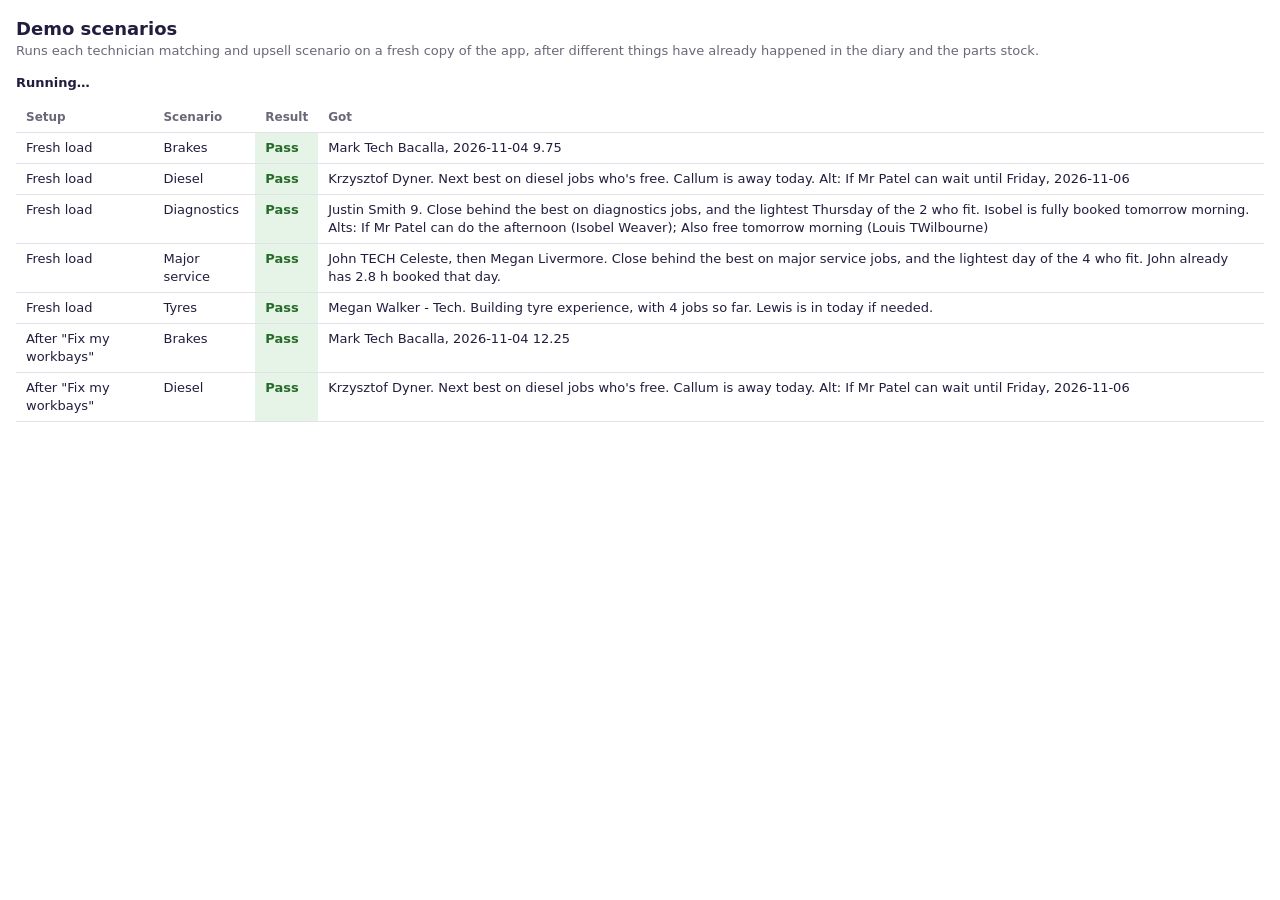
==== tests/scenarios.html @ 4c566c7a "Offer extras on the booking call, checked against parts stock After the booking form, the copilot lo" ====
<!doctype html>
<html lang="en-GB">
<head>
<meta charset="utf-8">
<meta name="viewport" content="width=device-width, initial-scale=1">
<title>Demo scenarios</title>
<style>
  :root { --ink: #231c3e; --muted: #6a6878; --line: #e2e1e8; --ok: #256b2a; --ok-bg: #e6f3e7; --bad: #a8231b; --bad-bg: #fdecea; }
  body { margin: 0; padding: 20px 16px; font: 13px/18px system-ui, sans-serif; color: var(--ink); background: #fff; }
  h1 { margin: 0 0 4px; font-size: 18px; }
  p { margin: 0 0 14px; color: var(--muted); }
  .tw { overflow-x: auto; }
  table { border-collapse: collapse; min-width: 640px; }
  th, td { padding: 6px 10px; text-align: left; vertical-align: top; border-bottom: 1px solid var(--line); }
  th { font-size: 12px; color: var(--muted); font-weight: 600; }
  .pass { color: var(--ok); background: var(--ok-bg); font-weight: 600; }
  .fail { color: var(--bad); background: var(--bad-bg); font-weight: 600; }
  #sum { font-weight: 700; margin-bottom: 10px; }
  iframe { display: none; }
</style>
<script src="../js/aftersales-data.js"></script>
<script src="../js/workshop-planner.js"></script>
<script src="../js/optimiser.js"></script>
<script src="../js/matching.js"></script>
<script src="../js/parts.js"></script>
<script src="../js/vehicles.js"></script>
<script src="../js/upsell.js"></script>
</head>
<body>
<h1>Demo scenarios</h1>
<p>Runs each technician matching and upsell scenario on a fresh copy of the app, after different things have already happened in the diary and the parts stock.</p>
<div id="sum">Running…</div>
<div class="tw"><table><thead><tr><th>Setup</th><th>Scenario</th><th>Result</th><th>Got</th></tr></thead><tbody id="rows"></tbody></table></div>
<script>
'use strict';
const TODAY = '2026-11-04';
const THURSDAY = '2026-11-05';
const FRIDAY = '2026-11-06';
const EQUALS = ['Ana Ceban', 'Hugin Technician', 'John TECH Celeste', 'Megan Livermore'];

/** A fresh app in a hidden frame, so every run starts from the page-load diary. */
function fresh() {
  return new Promise((resolve) => {
    const f = document.createElement('iframe');
    f.src = location.pathname + '?frame=' + Math.random();
    f.onload = () => resolve(f);
    document.body.appendChild(f);
  });
}

let seq = 0;
function book(w, option, type) {
  const change = { kind: 'appointment', id: `t${++seq}`, res: option.tech, bay: option.bay, from: [option.date, option.from], to: [option.date, option.to], hrs: option.to - option.from, l1: 'TEST', l2: type };
  w.Workshop.apply({ changes: [change] });
}
const ask = (w, type, date, window) => w.Matching.suggest({ type, date, window, customer: 'Mr Patel' }, w.Workshop.snapshot());
const bookAsap = (w, type) => { const r = ask(w, type, TODAY, 'asap'); if (r.main) book(w, r.main, type); };

const SCENARIOS = {
  Brakes(w) {
    const r = ask(w, 'Brakes', TODAY, 'asap');
    return { ok: r.main && r.main.tech === 'Mark Tech Bacalla' && r.main.date === TODAY, got: r.main && `${r.main.tech}, ${r.main.date} ${r.main.from}` };
  },
  Diesel(w) {
    const r = ask(w, 'Diesel', TODAY, 'asap');
    const callum = r.alts.find((a) => a.tech === 'Callum Tech Birch');
    return { ok: r.main && r.main.tech === 'Krzysztof Dyner' && /Callum is away/.test(r.main.reason) && callum && callum.date === FRIDAY, got: r.main && `${r.main.tech}. ${r.main.reason} Alt: ${callum ? `${callum.label}, ${callum.date}` : 'none'}` };
  },
  Diagnostics(w) {
    const r = ask(w, 'Diagnostics', THURSDAY, 'morning');
    const isobel = r.alts.find((a) => a.tech === 'Isobel Weaver');
    const louis = r.alts.find((a) => a.tech === 'Louis TWilbourne');
    return { ok: r.main && r.main.tech === 'Justin Smith' && r.main.date === THURSDAY && isobel && /afternoon/.test(isobel.label) && !!louis, got: r.main && `${r.main.tech} ${r.main.from}. ${r.main.reason} Alts: ${r.alts.map((a) => `${a.label} (${a.tech})`).join('; ')}` };
  },
  'Major service'(w) {
    const a = ask(w, 'Major service', TODAY, 'asap');
    if (a.main) book(w, a.main, 'Major service');
    const b = ask(w, 'Major service', TODAY, 'asap');
    const ok = a.main && b.main && EQUALS.includes(a.main.tech) && EQUALS.includes(b.main.tech) && a.main.tech !== b.main.tech;
    return { ok, got: `${a.main && a.main.tech}, then ${b.main && b.main.tech}. ${b.main && b.main.reason}` };
  },
  Tyres(w) {
    const r = ask(w, 'Tyres', TODAY, 'asap');
    return { ok: r.main && r.main.tech === 'Megan Walker - Tech' && r.main.limited && /Lewis/.test(r.main.reason), got: r.main && `${r.main.tech}. ${r.main.reason}` };
  },
};

const SETUPS = {
  'Fresh load': () => {},
  'After "Fix my workbays"': (w) => w.Workshop.apply(w.Optimiser.create('all')),
  'After the other four': (w, name) => Object.keys(SCENARIOS).filter((n) => n !== name).forEach((n) => (n === 'Diagnostics' ? (() => { const r = ask(w, n, THURSDAY, 'morning'); if (r.main) book(w, r.main, n); })() : bookAsap(w, n))),
  'After a booking and undo': (w, name) => { bookAsap(w, name); w.Workshop.undo(); },
  'Fix, then the other four': (w, name) => { SETUPS['After "Fix my workbays"'](w); SETUPS['After the other four'](w, name); },
  'Other four, then fix': (w, name) => { SETUPS['After the other four'](w, name); SETUPS['After "Fix my workbays"'](w); },
};

/* ---------- offering extras on the booking call ---------- */

const extrasFor = (w, reg, type, date) => w.Upsell.extras({ reg, type, date, today: TODAY });
const ids = (items) => items.map((i) => i.id);

/** Books the ticked extras' parts the way the copilot does: plan, then apply with the diary. */
function bookExtras(w, reg, type, date) {
  const ex = extrasFor(w, reg, type, date);
  if (!ex.car) return;
  const needs = ex.items.filter((i) => i.ticked).flatMap((i) => i.parts.map((p) => ({ part: p.part, qty: p.qty })));
  const partChanges = w.Parts.plan(needs, date, TODAY, `u${++seq}`);
  if (partChanges) w.Workshop.apply({ changes: [], partChanges });
}

const UPSELL_CARS = [['SC20 UYT', 'Major service', FRIDAY], ['YF70 KTO', 'Tyres', TODAY], ['GN19 HVD', 'Diagnostics', FRIDAY]];

const UPSELL = {
  'SC20 UYT, major service Friday': {
    own: ['SC20 UYT'],
    check(w) {
      const ex = extrasFor(w, 'SC20 UYT', 'Major service', FRIDAY);
      const find = (id) => ex.items.find((i) => i.id === id);
      const top = ids(ex.items.filter((i) => i.ticked));
      const battery = find('battery');
      const coolant = find('coolant');
      const tyres = ex.unavailable.find((i) => i.id === 'rear-tyres');
      const ok = top.join() === 'brake-fluid,front-pads,battery'
        && battery && battery.parts[0].source === 'transfer' && battery.parts[0].from === 'Branch 2'
        && coolant && coolant.parts[0].source === 'order'
        && tyres && tyres.earliest === '2026-11-10'
        && ids(ex.covered).includes('air-filter');
      return { ok, got: `Top: ${top.join(', ')}. Others: ${ids(ex.items.slice(3)).join(', ')}. Battery: ${battery && battery.parts[0].source}. Unavailable: ${ex.unavailable.map((i) => `${i.id} ${i.earliest}`).join(', ')}. Included: ${ids(ex.covered).join(', ')}` };
    },
  },
  'YF70 KTO, tyres today': {
    own: ['YF70 KTO'],
    check(w) {
      const ex = extrasFor(w, 'YF70 KTO', 'Tyres', TODAY);
      const ok = ex.items.length > 0 && ex.items.every((i) => i.parts.every((p) => p.source === 'shelf')) && !ex.unavailable.length;
      return { ok, got: ex.items.map((i) => `${i.id} (${i.parts.map((p) => p.source).join('/') || 'labour'})`).join(', ') };
    },
  },
  'Same last part': {
    own: ['GN19 HVD', 'WR69 NMC'],
    check(w) {
      bookExtras(w, 'GN19 HVD', 'Diagnostics', FRIDAY);
      const ex = extrasFor(w, 'WR69 NMC', 'Diagnostics', FRIDAY);
      const discs = ex.unavailable.find((i) => i.id === 'rear-discs');
      return { ok: !!discs && discs.earliest === '2026-11-09' && !ex.items.some((i) => i.id === 'rear-discs'), got: discs ? `Rear discs greyed, earliest ${discs.earliest}` : `Offered: ${ids(ex.items).join(', ')}` };
    },
  },
  'Nothing due': {
    own: [],
    check(w) {
      const ex = extrasFor(w, 'KY72 BLN', 'Major service', FRIDAY);
      return { ok: !!ex.car && !ex.items.length && !ex.unavailable.length, got: `${ex.items.length} offered, ${ex.unavailable.length} greyed` };
    },
  },
  'Unknown car': {
    own: [],
    check(w) {
      const ex = extrasFor(w, 'AB12 CDE', 'Brakes', FRIDAY);
      return { ok: ex.car === null, got: ex.car ? 'Found a car' : 'No history' };
    },
  },
};

const UPSELL_SETUPS = {
  'Fresh load': () => {},
  'After "Fix my workbays"': (w) => w.Workshop.apply(w.Optimiser.create('all')),
  'After the other upsell bookings': (w, name) => UPSELL_CARS.filter(([reg]) => !UPSELL[name].own.includes(reg)).forEach(([reg, type, date]) => bookExtras(w, reg, type, date)),
  'After a booking and undo': (w, name) => { UPSELL_CARS.filter(([reg]) => UPSELL[name].own.includes(reg)).forEach(([reg, type, date]) => bookExtras(w, reg, type, date)); w.Workshop.undo(); },
  'Fix, then the other bookings': (w, name) => { UPSELL_SETUPS['After "Fix my workbays"'](w); UPSELL_SETUPS['After the other upsell bookings'](w, name); },
};

const GROUPS = [
  [SETUPS, Object.fromEntries(Object.entries(SCENARIOS).map(([n, check]) => [n, check]))],
  [UPSELL_SETUPS, Object.fromEntries(Object.entries(UPSELL).map(([n, s]) => [n, s.check]))],
];

async function run() {
  const rows = document.getElementById('rows');
  let pass = 0;
  let total = 0;
  for (const [setups, scenarios] of GROUPS) for (const [setup, prep] of Object.entries(setups)) {
    for (const [name, check] of Object.entries(scenarios)) {
      const f = await fresh();
      const w = f.contentWindow;
      let res;
      try { prep(w, name); res = check(w); } catch (e) { res = { ok: false, got: `Error: ${e.message}` }; }
      total++; if (res.ok) pass++;
      const tr = document.createElement('tr');
      tr.innerHTML = `<td>${setup}</td><td>${name}</td><td class="${res.ok ? 'pass' : 'fail'}">${res.ok ? 'Pass' : 'Fail'}</td><td></td>`;
      tr.lastChild.textContent = res.got || '';
      rows.appendChild(tr);
      f.remove();
    }
  }
  const sum = document.getElementById('sum');
  sum.textContent = `${pass} of ${total} passed`;
  sum.className = pass === total ? 'pass' : 'fail';
  window.RESULT = { pass, total };
}

// Inside the hidden frame, loading the scripts above is all this page does.
if (window.top === window) run();
</script>
</body>
</html>
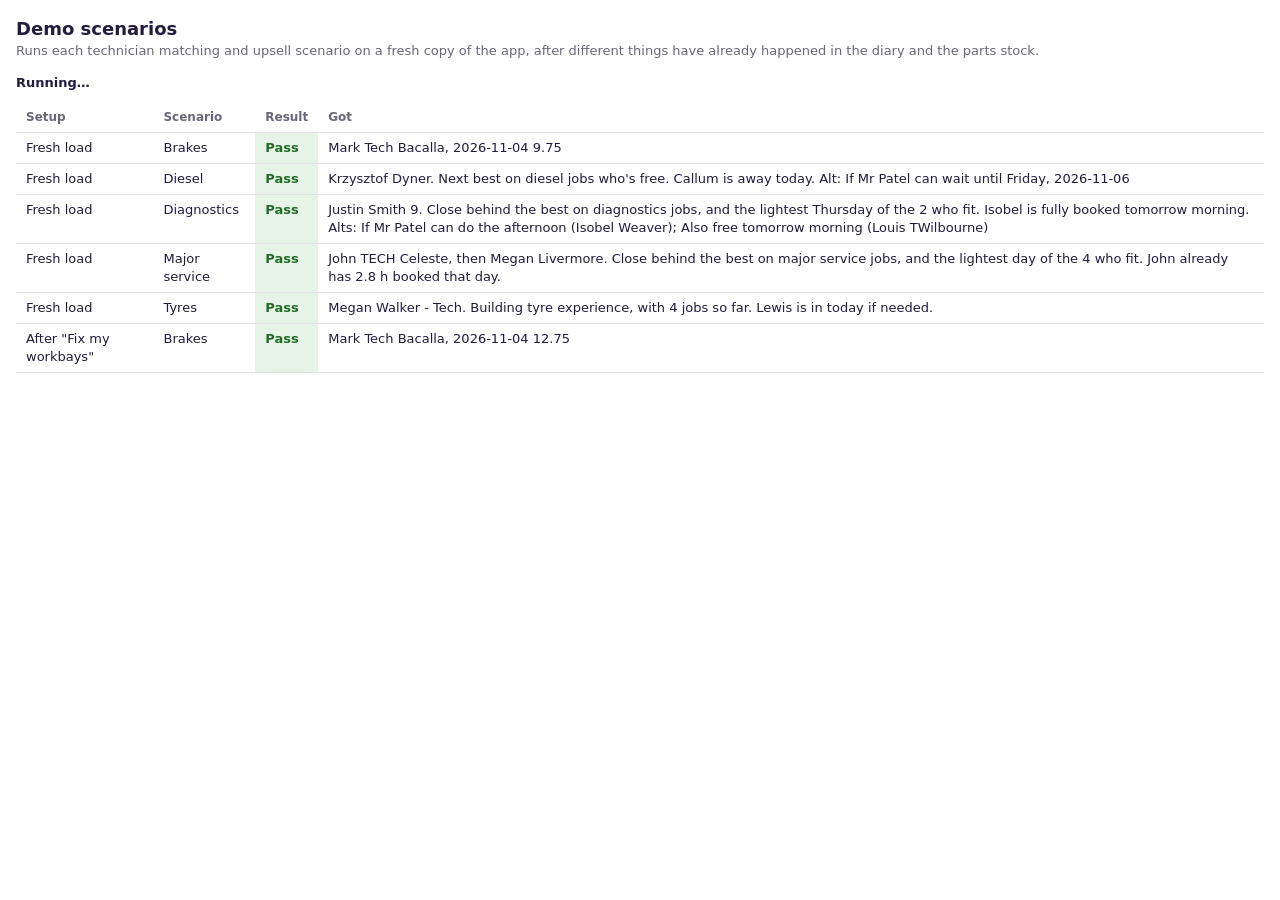
==== commit 1bf0cb65: "One-click parts order from the job card, with AI agent approval Service gains simple copies of the D" ====
--- a/tests/scenarios.html
+++ b/tests/scenarios.html
@@ -192,10 +192,143 @@
       f.remove();
     }
   }
+
+  // The AI agent call drives the copilot, so it needs the whole app, not just the logic files.
+  for (const [setup, prep] of Object.entries(CALL_SETUPS)) {
+    const f = await freshApp();
+    const w = f.contentWindow;
+    let res;
+    try { prep(w); res = await checkCall(w, setup); } catch (e) { res = { ok: false, got: `Error: ${e.message}` }; }
+    total++; if (res.ok) pass++;
+    const tr = document.createElement('tr');
+    tr.innerHTML = `<td>${setup}</td><td>AI agent call</td><td class="${res.ok ? 'pass' : 'fail'}">${res.ok ? 'Pass' : 'Fail'}</td><td></td>`;
+    tr.lastChild.textContent = res.got || '';
+    rows.appendChild(tr);
+    f.remove();
+  }
+
+  for (const [setup, prep] of Object.entries(PARTS_SETUPS)) {
+    const f = await freshApp();
+    const w = f.contentWindow;
+    let res;
+    try { await prep(w); res = await checkApproval(w); } catch (e) { res = { ok: false, got: `Error: ${e.message}` }; }
+    total++; if (res.ok) pass++;
+    const tr = document.createElement('tr');
+    tr.innerHTML = `<td>${setup}</td><td>One-click parts order</td><td class="${res.ok ? 'pass' : 'fail'}">${res.ok ? 'Pass' : 'Fail'}</td><td></td>`;
+    tr.lastChild.textContent = res.got || '';
+    rows.appendChild(tr);
+    f.remove();
+  }
+
   const sum = document.getElementById('sum');
   sum.textContent = `${pass} of ${total} passed`;
   sum.className = pass === total ? 'pass' : 'fail';
   window.RESULT = { pass, total };
+}
+
+/* ---------- the simulated AI agent call ---------- */
+
+function freshApp() {
+  return new Promise((resolve) => {
+    const f = document.createElement('iframe');
+    f.style.cssText = 'display:block;position:fixed;left:-3000px;top:0;width:1440px;height:860px';
+    f.src = '../index.html?app=service&t=' + Math.random();
+    f.onload = () => resolve(f);
+    document.body.appendChild(f);
+  });
+}
+
+const hughes = (w) => w.Workshop.snapshot().cards.find((c) => c.phone === '07700 900456');
+
+const CALL_SETUPS = {
+  'Fresh load': () => {},
+  'After "Fix my workbays"': (w) => w.Workshop.apply(w.Optimiser.create('all')),
+  // Fallback: with Mrs Hughes moved off Friday 8:00 first, Mr Patel should just get 8:00, with no swap.
+  'Fallback, 8:00 already free': (w) => {
+    const c = hughes(w);
+    w.Workshop.apply({ changes: [{ kind: 'move', id: c.id, res: c.res, bay: c.bay, from: ['2026-11-07', 13], to: ['2026-11-07', 14.5] }] });
+  },
+};
+
+/**
+ * Plays Mr Patel's call fast and checks the booking matches what the agent said. Where a swap
+ * request appears, approves it, plays Mrs Hughes's call, and checks both moves landed cleanly.
+ */
+async function checkCall(w, setup) {
+  const sum = await w.Call.start({ speed: 20 });
+  const s = w.Call.state();
+  const ctx = s.ctx;
+  const b = ctx.booked;
+  if (!sum || !b) return { ok: false, got: `Not booked. ${s.entries.map((e) => e.text || e.note).slice(-3).join(' | ')}` };
+  const hhmm = (h) => w.Optimiser.rules.hhmm(h).replace(/^0/, '');
+  const said = (st) => st.entries.filter((e) => e.kind === 'line' && e.speaker === 'agent').map((e) => e.text).join(' ');
+  const card = w.Workshop.snapshot().cards.find((c) => /^a/.test(c.id) && c.res === b.tech);
+  const parts = w.Parts.state();
+  const first = b.tech.split(/\s+/)[0];
+  const price = `£${Math.round(ctx.chosen.reduce((a, i) => a + i.price, 0)).toLocaleString('en-GB')}`;
+  const extrasOnCard = card && ctx.chosen.every((i) => card.l2.toLowerCase().includes(i.name.toLowerCase()));
+  const inboundOk = !!card && extrasOnCard && parts.partHolds.length + parts.orders.length > 0
+    && said(s).includes(`with ${first}`) && said(s).includes(`at ${hhmm(b.from)}`) && said(s).includes(price) && s.status === 'ended';
+  const got = `${b.tech} ${hhmm(b.from)}, ${ctx.chosen.length} extras ${price}.`;
+
+  const swaps = w.Copilot.swaps();
+  if (setup === 'Fallback, 8:00 already free') {
+    return { ok: inboundOk && b.from === 8 && !swaps.length, got: `${got} ${swaps.length ? 'Unexpected swap request' : 'No swap request'}` };
+  }
+  if (!swaps.length) return { ok: false, got: `${got} No swap request` };
+  await w.Copilot.approveSwap(swaps[0].id, { speed: 20 });
+  const o = w.Call.state();
+  const swap = o.ctx.swap;
+  const alt = swap.alternatives[0];
+  const snap = w.Workshop.snapshot();
+  const patel = snap.cards.find((c) => c.id === swap.moved.id);
+  const mrsH = snap.cards.find((c) => c.id === swap.blocker.id);
+  const clean = w.Optimiser.rules.validate(snap, { changes: [{ kind: 'move', id: patel.id }, { kind: 'move', id: mrsH.id }] }).every((x) => x.pass);
+  const ok = inboundOk && clean && patel.from[1] === 8 && mrsH.from[0] === alt.date && mrsH.from[1] === alt.from
+    && said(o).includes(`at ${hhmm(alt.from)}`) && w.Parts.state().partHolds.length > 0 && swaps[0].state === 'done';
+  return { ok, got: `${got} Swap: Mr Patel → ${hhmm(patel.from[1])}, Mrs Hughes → ${alt.date} ${hhmm(mrsH.from[1])}, ${clean ? 'no clashes' : 'CLASH'}` };
+}
+
+/* ---------- the one-click parts order (Mrs Shaw) ---------- */
+
+const PARTS_SETUPS = {
+  'Fresh load': async () => {},
+  // The stories must work in the same session, in either order.
+  'After the Patel call and swap': async (w) => {
+    await w.Call.start({ speed: 25 });
+    const s = w.Copilot.swaps()[0];
+    if (s) await w.Copilot.approveSwap(s.id, { speed: 25 });
+  },
+};
+
+/** Plays Mrs Shaw's approval call fast, checks everything landed and matches what was said, then undoes it. */
+async function checkApproval(w) {
+  const RO = w.RepairOrders;
+  const before = RO.totals(RO.get(71512)).total;
+  const sum = await w.Call.startApproval(71512, { speed: 25 });
+  const s = w.Call.state();
+  const ctx = s.ctx;
+  const slot = ctx.slot;
+  if (!sum || !ctx.applied) return { ok: false, got: `Not applied. ${s.entries.map((e) => e.text || e.note).slice(-3).join(' | ')}` };
+  const ro = RO.get(71512);
+  const added = RO.totals(ro).total - before;
+  const said = s.entries.filter((e) => e.kind === 'line' && e.speaker === 'agent').map((e) => e.text).join(' ');
+  const hhmm = (h) => w.Optimiser.rules.hhmm(h).replace(/^0/, '');
+  const orders = w.Parts.state().orders.filter((o) => /XC40/.test(o.part));
+  const arrives = orders.map((o) => o.arrives).sort().pop();
+  const snap = w.Workshop.snapshot();
+  const card = snap.cards.find((c) => c.id === 'r71512');
+  const clean = w.Optimiser.rules.validate(snap, { changes: [{ kind: 'appointment', id: 'r71512' }] }).every((x) => x.pass);
+  const brakesTechs = w.Matching.stats('Brakes').map((x) => x.tech);
+  const ok = ro.findings[0].status === 'approved' && ro.lines.some((l) => l.isNew && l.kind === 'requirement')
+    && Math.abs(added - ctx.price) < 1 && orders.length === 2 && orders.every((o) => o.kind === 'order')
+    && card && card.from[0] > arrives && clean && brakesTechs.includes(card.res)
+    && said.includes(`£${ctx.price}`) && said.includes(`at ${hhmm(slot.from)}`) && said.includes(slot.tech.split(' ')[0]);
+  w.Copilot.undoPlan();
+  const after = RO.get(71512);
+  const undone = after.findings[0].status === 'recommended' && Math.abs(RO.totals(after).total - before) < 0.01
+    && !w.Workshop.snapshot().cards.some((c) => c.id === 'r71512') && !w.Parts.state().orders.some((o) => /XC40/.test(o.part));
+  return { ok: ok && undone, got: `£${ctx.price} added (${added.toFixed(2)}), parts arrive ${arrives}, return ${card.from[0]} ${hhmm(card.from[1])} with ${card.res}, ${clean ? 'no clashes' : 'CLASH'}, undo ${undone ? 'reverses it all' : 'FAILED'}` };
 }
 
 // Inside the hidden frame, loading the scripts above is all this page does.
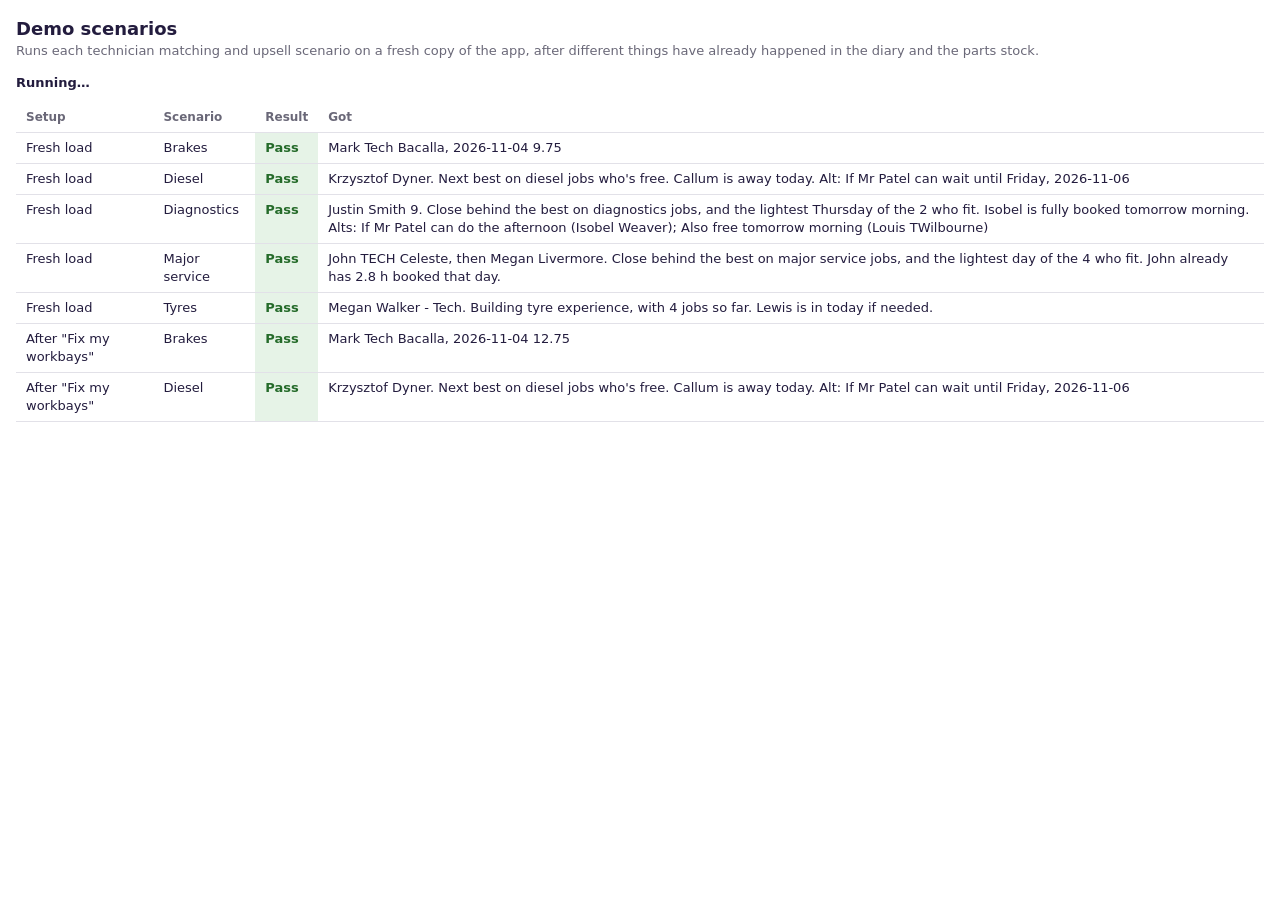
==== commit da35d878: "Lay out Recommended Work like the DMS, with the one click on the row Recommended Work now mirrors th" ====
--- a/tests/scenarios.html
+++ b/tests/scenarios.html
@@ -305,6 +305,7 @@
 async function checkApproval(w) {
   const RO = w.RepairOrders;
   const before = RO.totals(RO.get(71512)).total;
+  const startSection = RO.get(71512).findings[0].section;
   const sum = await w.Call.startApproval(71512, { speed: 25 });
   const s = w.Call.state();
   const ctx = s.ctx;
@@ -320,13 +321,13 @@
   const card = snap.cards.find((c) => c.id === 'r71512');
   const clean = w.Optimiser.rules.validate(snap, { changes: [{ kind: 'appointment', id: 'r71512' }] }).every((x) => x.pass);
   const brakesTechs = w.Matching.stats('Brakes').map((x) => x.tech);
-  const ok = ro.findings[0].status === 'approved' && ro.lines.some((l) => l.isNew && l.kind === 'requirement')
+  const ok = startSection === 'parts' && ro.findings[0].section === 'approved' && ro.findings[0].status === 'approved' && ro.lines.some((l) => l.isNew && l.kind === 'requirement')
     && Math.abs(added - ctx.price) < 1 && orders.length === 2 && orders.every((o) => o.kind === 'order')
     && card && card.from[0] > arrives && clean && brakesTechs.includes(card.res)
     && said.includes(`£${ctx.price}`) && said.includes(`at ${hhmm(slot.from)}`) && said.includes(slot.tech.split(' ')[0]);
   w.Copilot.undoPlan();
   const after = RO.get(71512);
-  const undone = after.findings[0].status === 'recommended' && Math.abs(RO.totals(after).total - before) < 0.01
+  const undone = after.findings[0].status === 'recommended' && after.findings[0].section === 'approval' && !!after.findings[0].priced && Math.abs(RO.totals(after).total - before) < 0.01
     && !w.Workshop.snapshot().cards.some((c) => c.id === 'r71512') && !w.Parts.state().orders.some((o) => /XC40/.test(o.part));
   return { ok: ok && undone, got: `£${ctx.price} added (${added.toFixed(2)}), parts arrive ${arrives}, return ${card.from[0]} ${hhmm(card.from[1])} with ${card.res}, ${clean ? 'no clashes' : 'CLASH'}, undo ${undone ? 'reverses it all' : 'FAILED'}` };
 }
